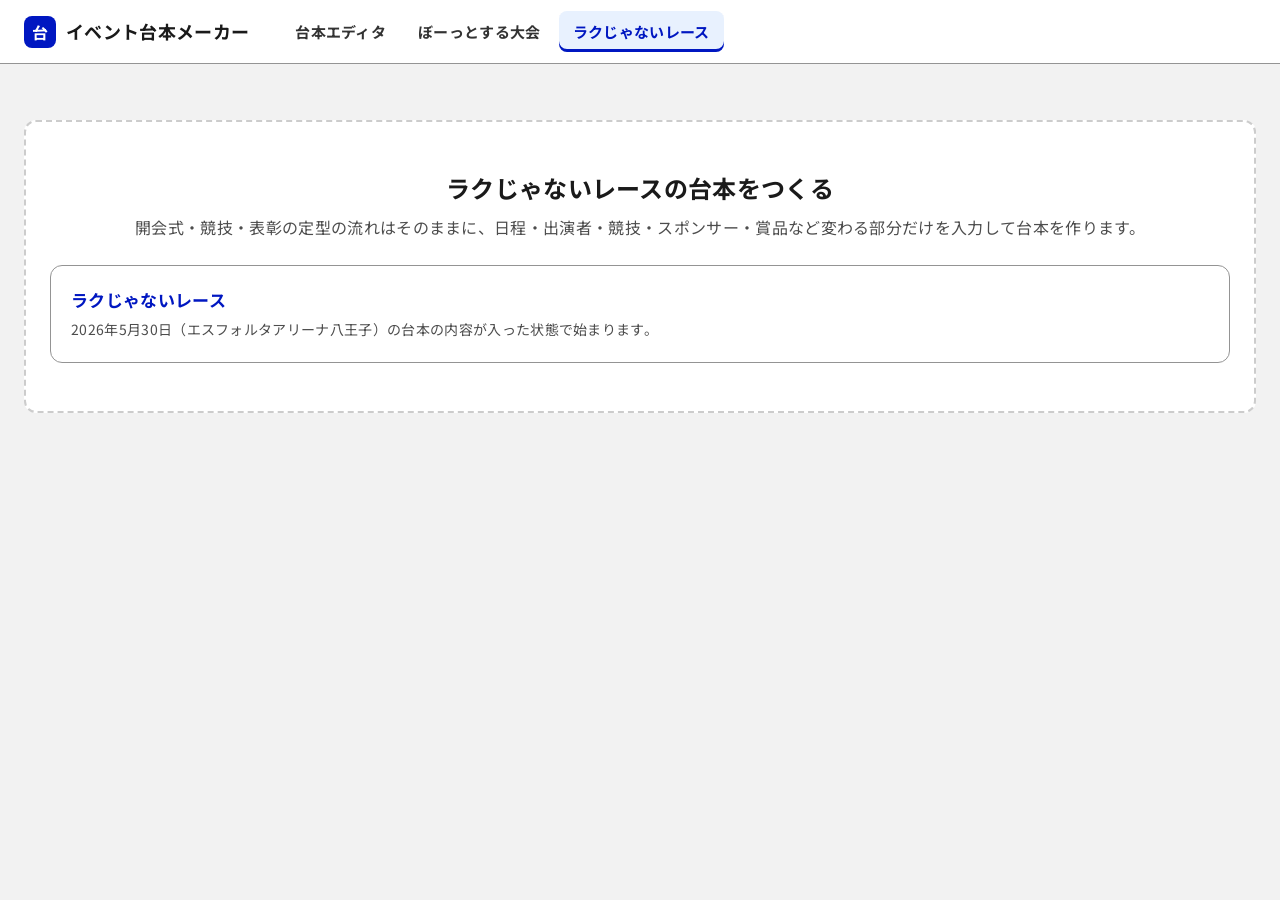
==== race.html @ 5d0b5d2d "ラクじゃないレースの台本ページを追加し、定型台本ページを共通化 - template-page.js：大会・レース共通の画面・保存・共有・PDF処理 - race.js：2026/5/30 八王子大会" ====
<!doctype html>
<html lang="ja">
<head>
<meta charset="utf-8">
<meta name="viewport" content="width=device-width, initial-scale=1">
<title>ラクじゃないレース 台本</title>
<link rel="preconnect" href="https://fonts.googleapis.com">
<link rel="preconnect" href="https://fonts.gstatic.com" crossorigin>
<link href="https://fonts.googleapis.com/css2?family=Noto+Sans+JP:wght@400;700&family=Noto+Sans+Mono:wght@400;700&display=swap" rel="stylesheet">
<link rel="stylesheet" href="style.css">
</head>
<body class="tk-page">
<header class="app-header">
  <h1 class="app-title"><span class="logo" aria-hidden="true">台</span>イベント台本メーカー</h1>
  <nav class="app-nav" aria-label="ページ切替">
    <a href="index.html">台本エディタ</a>
    <a href="taikai.html">ぼーっとする大会</a>
    <a href="race.html" aria-current="page">ラクじゃないレース</a>
  </nav>
  <span class="save-status" id="saveStatus" role="status" aria-live="polite"></span>
</header>

<main class="tk-main" id="main"></main>

<div class="toast" id="toast" hidden role="status" aria-live="polite"><span id="toastMsg"></span><button id="toastUndo" hidden>元に戻す</button></div>

<dialog id="newDlg">
  <h2>新しいレース台本を作る</h2>
  <p>開催の形を選んでください。あとから切り替えることもできます（切り替えても入力内容はそのままです）。</p>
  <div class="tk-choice" id="newChoices"></div>
  <div class="actions"><button class="btn btn-secondary" id="newCancel">キャンセル</button></div>
</dialog>

<dialog id="shareDlg">
  <h2>共有リンクを発行しました</h2>
  <p>リンクはクリップボードにコピー済みです。開いた人は閲覧とPDFダウンロードができ、「コピーして編集する」で自分用に編集もできます。</p>
  <div class="field"><label for="shareUrl">共有リンク</label><input class="input" id="shareUrl" readonly></div>
  <p class="hint">リンクには発行した時点の内容が入っています。内容を直したら、もう一度発行してください。</p>
  <div class="actions">
    <button class="btn btn-secondary" id="shareCopy">もう一度コピー</button>
    <button class="btn btn-primary" id="shareClose">閉じる</button>
  </div>
</dialog>

<dialog id="confirmDlg">
  <h2 id="confirmTitle">確認</h2>
  <p id="confirmMsg"></p>
  <div class="actions">
    <button class="btn btn-secondary" id="confirmCancel">キャンセル</button>
    <button class="btn btn-primary" id="confirmOk">削除する</button>
  </div>
</dialog>

<script src="share.js"></script>
<script src="race.js"></script>
<script src="template-page.js"></script>
</body>
</html>
---- style.css ----
/* ===== デジタル庁デザインシステム（DADS）のデザイントークン ===== */
:root{
  --blue-50:#e8f1fe; --blue-100:#d9e6ff; --blue-200:#c5d7fb; --blue-600:#3460fb;
  --blue-800:#0031d8; --blue-900:#0017c1; --blue-1000:#00118f; --blue-1100:#000071;
  --lightblue-50:#f0f9ff; --lightblue-100:#dcf0ff; --lightblue-900:#0055ad;
  --green-50:#e6f5ec; --green-800:#197a4b;
  --orange-50:#ffeee2; --orange-800:#c74700;
  --yellow-300:#ffd43d;
  --red-50:#fdeeee; --red-900:#ce0000;
  --gray-50:#f2f2f2; --gray-100:#e6e6e6; --gray-200:#cccccc; --gray-420:#949494;
  --gray-536:#767676; --gray-600:#666666; --gray-700:#4d4d4d; --gray-800:#333333; --gray-900:#1a1a1a;
  --white:#fff; --black:#000;
  --radius-4:4px; --radius-8:8px; --radius-12:12px;
  --elevation-1:0 2px 8px 1px rgba(0,0,0,.1),0 1px 5px 0 rgba(0,0,0,.3);
  --elevation-3:0 4px 16px 3px rgba(0,0,0,.1),0 1px 6px 0 rgba(0,0,0,.3);
  --font-sans:'Noto Sans JP',"Hiragino Sans","Hiragino Kaku Gothic ProN",Meiryo,sans-serif;
  --font-mono:'Noto Sans Mono',ui-monospace,monospace;
}
*{box-sizing:border-box}
html,body{margin:0}
body{font-family:var(--font-sans);font-size:16px;line-height:1.7;letter-spacing:.02em;color:var(--gray-900);background:var(--gray-50)}
h1,h2,h3{margin:0;line-height:1.5;font-weight:700}
button,input,select,textarea{font:inherit;color:inherit;letter-spacing:inherit}

/* フォーカスリング（DADS：黒アウトライン＋黄色） */
:focus-visible{outline:4px solid var(--black);outline-offset:2px;box-shadow:0 0 0 2px var(--yellow-300)}

/* ヘッダー */
.app-header{position:sticky;top:0;z-index:20;background:var(--white);border-bottom:1px solid var(--gray-420);height:64px;display:flex;align-items:center;gap:16px;padding:0 24px}
.app-title{font-size:18px;display:flex;align-items:center;gap:10px}
.app-title .logo{width:32px;height:32px;border-radius:var(--radius-8);background:var(--blue-900);color:#fff;display:grid;place-items:center;font-size:16px}
.save-status{margin-left:auto;font-size:14px;color:var(--gray-600)}

/* レイアウト */
.layout{display:grid;grid-template-columns:280px 1fr;min-height:calc(100vh - 64px)}
.sidebar{background:var(--white);border-right:1px solid var(--gray-200);padding:24px 16px;display:flex;flex-direction:column;gap:16px}
.main{padding:32px 32px 120px;max-width:1200px;width:100%}
@media (max-width:860px){
  .layout{grid-template-columns:1fr}
  .sidebar{border-right:none;border-bottom:1px solid var(--gray-200)}
  .main{padding:24px 16px 120px}
  .app-header{padding:0 16px}
}

/* ボタン（DADS：塗り／アウトライン／テキスト） */
.btn{display:inline-flex;align-items:center;justify-content:center;gap:6px;min-height:48px;padding:0 20px;border-radius:var(--radius-8);border:1px solid transparent;font-weight:700;font-size:16px;cursor:pointer;text-decoration:none;white-space:nowrap}
.btn-sm{min-height:36px;padding:0 12px;font-size:14px;border-radius:var(--radius-4)}
.btn-primary{background:var(--blue-900);color:var(--white)}
.btn-primary:hover{background:var(--blue-1000);text-decoration:underline}
.btn-primary:active{background:var(--blue-1100)}
.btn-secondary{background:var(--white);color:var(--blue-900);border-color:var(--blue-900)}
.btn-secondary:hover{background:var(--blue-50);color:var(--blue-1000);border-color:var(--blue-1000);text-decoration:underline}
.btn-tertiary{background:transparent;color:var(--blue-900);text-decoration:underline;text-underline-offset:3px}
.btn-tertiary:hover{background:var(--blue-50);color:var(--blue-1000);text-decoration-thickness:3px}
.btn-danger{background:transparent;color:var(--red-900);text-decoration:underline;text-underline-offset:3px}
.btn-danger:hover{background:var(--red-50)}
.btn:disabled{background:var(--gray-200);color:var(--gray-600);border-color:transparent;cursor:not-allowed;text-decoration:none}
.btn-icon{min-height:36px;width:36px;padding:0;border-radius:var(--radius-4);background:transparent;border:1px solid var(--gray-200);color:var(--gray-800);cursor:pointer;font-size:16px}
.btn-icon:hover{background:var(--gray-50);border-color:var(--gray-536)}
.btn-icon:disabled{opacity:.35;cursor:not-allowed}

/* 入力（DADS：48px高・1pxボーダー・8px角丸） */
.field{display:flex;flex-direction:column;gap:6px;min-width:0}
.field label,.field .label{font-size:14px;font-weight:700;color:var(--gray-800)}
.input,.select,.textarea{width:100%;min-height:48px;padding:10px 14px;border:1px solid var(--gray-600);border-radius:var(--radius-8);background:var(--white);font-size:16px}
.input:hover,.select:hover,.textarea:hover{border-color:var(--black)}
.input-sm{min-height:40px;padding:6px 10px}
.textarea{line-height:1.8;resize:vertical;min-height:96px}
.select{appearance:none;padding-right:40px;background-image:url("data:image/svg+xml,%3Csvg xmlns='http://www.w3.org/2000/svg' width='16' height='16' viewBox='0 0 24 24'%3E%3Cpath fill='%231a1a1a' d='M12 15.4 6.6 10 8 8.6l4 4 4-4 1.4 1.4z'/%3E%3C/svg%3E");background-repeat:no-repeat;background-position:right 12px center}
.hint{font-size:14px;color:var(--gray-600);line-height:1.6}

/* サイドバー：台本一覧 */
.side-heading{font-size:14px;font-weight:700;color:var(--gray-700)}
.script-list{list-style:none;margin:0;padding:0;display:flex;flex-direction:column;gap:4px;overflow:auto}
.script-item{width:100%;text-align:left;background:transparent;border:1px solid transparent;border-radius:var(--radius-8);padding:10px 12px;cursor:pointer;display:block}
.script-item:hover{background:var(--gray-50)}
.script-item[aria-current="true"]{background:var(--blue-50);border-color:var(--blue-200)}
.script-item[aria-current="true"] .si-title{color:var(--blue-900)}
.si-title{font-weight:700;display:block;overflow:hidden;text-overflow:ellipsis;white-space:nowrap}
.si-meta{font-size:13px;color:var(--gray-600)}
.side-footer{margin-top:auto;display:flex;flex-direction:column;gap:4px;border-top:1px solid var(--gray-200);padding-top:12px}
.side-footer .btn{justify-content:flex-start}

/* カード */
.card{background:var(--white);border:1px solid var(--gray-200);border-radius:var(--radius-12);padding:24px}
.card + .card{margin-top:24px}
.grid{display:grid;gap:16px}
.grid-4{grid-template-columns:2fr 1fr 1fr 1fr}
.grid-2{grid-template-columns:1fr 1fr}
@media (max-width:860px){.grid-4,.grid-2{grid-template-columns:1fr 1fr}.grid-4 .span-all{grid-column:1/-1}}

/* タブ */
.toolbar{display:flex;flex-wrap:wrap;align-items:center;gap:12px;margin-bottom:24px}
.tabs{display:inline-flex;border-bottom:1px solid var(--gray-420)}
.tab{background:none;border:none;padding:10px 20px;font-weight:700;color:var(--gray-700);cursor:pointer;border-bottom:4px solid transparent;margin-bottom:-1px}
.tab:hover{color:var(--blue-900);background:var(--blue-50)}
.tab[aria-selected="true"]{color:var(--blue-900);border-bottom-color:var(--blue-900)}
.toolbar .spacer{flex:1}
.btn-group{display:flex;flex-wrap:wrap;gap:8px}

/* サマリー */
.summary{display:flex;flex-wrap:wrap;gap:24px;padding:16px 20px;background:var(--lightblue-50);border:1px solid var(--lightblue-100);border-radius:var(--radius-8);margin:24px 0}
.summary div{display:flex;flex-direction:column}
.summary dt{font-size:13px;color:var(--gray-700)}
.summary dd{margin:0;font-size:22px;font-weight:700;font-family:var(--font-mono);color:var(--lightblue-900)}

/* セグメント（台本の1ブロック） */
.seg-list{list-style:none;margin:0;padding:0;display:flex;flex-direction:column;gap:12px}
.seg{background:var(--white);border:1px solid var(--gray-200);border-left:6px solid var(--seg-color,var(--gray-420));border-radius:var(--radius-8);transition:box-shadow .15s}
.seg:hover{box-shadow:var(--elevation-1)}
.seg.dragging{opacity:.5}
.seg.drop-before{box-shadow:0 -4px 0 0 var(--blue-900)}
.seg.drop-after{box-shadow:0 4px 0 0 var(--blue-900)}
.seg-head{display:grid;grid-template-columns:28px 92px 120px 1fr 96px auto;gap:12px;align-items:center;padding:12px 16px}
.drag-handle{cursor:grab;color:var(--gray-536);font-size:18px;text-align:center;user-select:none;background:none;border:none;padding:4px}
.seg-time{font-family:var(--font-mono);font-weight:700;font-size:18px;color:var(--gray-900)}
.seg-time small{display:block;font-size:12px;color:var(--gray-600);font-weight:400;font-family:var(--font-sans)}
.dur-wrap{display:flex;align-items:center;gap:4px}
.dur-wrap .input{text-align:right;font-family:var(--font-mono)}
.dur-wrap span{font-size:14px;color:var(--gray-700)}
.seg-actions{display:flex;gap:4px}
.seg-body{padding:0 16px 16px 56px;display:grid;gap:12px}
.seg-body[hidden]{display:none}
.cue-grid{display:grid;grid-template-columns:repeat(4,1fr);gap:12px}
.toggle-body{background:none;border:none;color:var(--blue-900);font-size:14px;font-weight:700;cursor:pointer;padding:0 16px 12px 56px;text-decoration:underline;text-underline-offset:3px}
.main{container-type:inline-size}
@container (max-width:900px){
  .seg-head{grid-template-columns:24px auto 140px 104px 1fr;grid-template-areas:"h t type dur a" "h title title title title"}
  .seg-head .drag-handle{grid-area:h}.seg-head .seg-time{grid-area:t}.seg-head .type-sel{grid-area:type}
  .seg-head .dur-wrap{grid-area:dur}.seg-head .title-in{grid-area:title}.seg-head .seg-actions{grid-area:a;justify-content:flex-end}
  .seg-body,.toggle-body{padding-left:52px}
  .cue-grid{grid-template-columns:1fr 1fr}
}
@container (max-width:560px){
  .seg-head{grid-template-columns:20px 1fr 1fr;grid-template-areas:"h t a" "h type dur" "h title title";padding:12px}
  .seg-actions{flex-wrap:wrap}
  .seg-body,.toggle-body{padding-left:12px;padding-right:12px}
  .cue-grid{grid-template-columns:1fr}
}
.add-row{display:flex;flex-wrap:wrap;gap:12px;margin-top:16px}

/* タイプ別の色 */
.t-progress{--seg-color:var(--blue-900)}
.t-mc{--seg-color:#008bf2}
.t-talk{--seg-color:var(--orange-800)}
.t-show{--seg-color:var(--green-800)}
.t-break{--seg-color:var(--gray-420)}
.t-other{--seg-color:var(--gray-700)}
.tag{display:inline-block;font-size:12px;font-weight:700;padding:2px 8px;border-radius:var(--radius-4);border:1px solid currentColor;white-space:nowrap}
.tag.t-progress{color:var(--blue-900);background:var(--blue-50)}
.tag.t-mc{color:var(--lightblue-900);background:var(--lightblue-50)}
.tag.t-talk{color:var(--orange-800);background:var(--orange-50)}
.tag.t-show{color:var(--green-800);background:var(--green-50)}
.tag.t-break{color:var(--gray-700);background:var(--gray-50)}
.tag.t-other{color:var(--gray-800);background:var(--white)}

/* 空状態 */
.empty{text-align:center;padding:48px 24px;border:2px dashed var(--gray-200);border-radius:var(--radius-12);background:var(--white)}
.empty p{color:var(--gray-700);margin:8px 0 24px}
.template-grid{display:grid;grid-template-columns:repeat(auto-fit,minmax(220px,1fr));gap:16px;margin-top:24px;text-align:left}
.template-card{background:var(--white);border:1px solid var(--gray-420);border-radius:var(--radius-12);padding:20px;cursor:pointer;text-align:left}
.template-card:hover{border-color:var(--blue-900);background:var(--blue-50)}
.template-card strong{display:block;color:var(--blue-900);font-size:17px}
.template-card span{font-size:14px;color:var(--gray-700)}

/* プレビュー（台本・印刷用） */
.preview{background:var(--white);border:1px solid var(--gray-200);border-radius:var(--radius-12);padding:40px}
.pv-head{border-bottom:2px solid var(--gray-900);padding-bottom:16px;margin-bottom:20px}
.pv-head h2{font-size:26px}
.pv-meta{display:flex;flex-wrap:wrap;gap:4px 24px;font-size:14px;color:var(--gray-700);margin-top:8px}
.pv-memo{white-space:pre-wrap;font-size:14px;background:var(--gray-50);padding:12px 16px;border-radius:var(--radius-8);margin-bottom:20px}
.pv-table{width:100%;border-collapse:collapse;font-size:14px;line-height:1.7}
.pv-table th{background:var(--gray-800);color:#fff;text-align:left;padding:8px 10px;font-weight:700;white-space:nowrap}
.pv-table td{border-bottom:1px solid var(--gray-200);padding:10px;vertical-align:top}
.pv-table tr.pv-break td{background:var(--gray-50)}
.pv-time{font-family:var(--font-mono);font-weight:700;white-space:nowrap}
.pv-title{font-weight:700;font-size:15px;display:flex;gap:8px;align-items:center;flex-wrap:wrap}
.pv-speaker{font-size:13px;color:var(--gray-700)}
.pv-line{white-space:pre-wrap;margin-top:6px;padding-left:12px;border-left:3px solid var(--gray-200)}
.pv-cue{font-size:13px;white-space:pre-wrap}
.pv-cue b{display:inline-block;min-width:3em;color:var(--gray-700)}
.preview-wrap{overflow-x:auto}

/* トースト */
.toast{position:fixed;left:50%;bottom:24px;transform:translateX(-50%);background:var(--gray-900);color:#fff;padding:12px 16px 12px 20px;border-radius:var(--radius-8);box-shadow:var(--elevation-3);display:flex;align-items:center;gap:16px;z-index:50;max-width:calc(100% - 32px)}
.toast[hidden]{display:none}
.toast button{background:none;border:none;color:var(--yellow-300);font-weight:700;text-decoration:underline;cursor:pointer;padding:4px}

/* ダイアログ */
dialog{border:none;border-radius:var(--radius-12);padding:32px;max-width:480px;width:calc(100% - 32px);box-shadow:var(--elevation-3)}
dialog::backdrop{background:rgba(0,0,0,.5)}
dialog h2{font-size:20px;margin-bottom:8px}
dialog .actions{display:flex;justify-content:flex-end;gap:12px;margin-top:24px;flex-wrap:wrap}

.visually-hidden{position:absolute!important;width:1px;height:1px;overflow:hidden;clip:rect(0 0 0 0);white-space:nowrap}

/* 印刷 */
@media print{
  @page{size:A4;margin:12mm}
  body{background:#fff}
  .app-header,.sidebar,.toolbar,.no-print,.toast{display:none!important}
  .layout{display:block}
  .main{padding:0;max-width:none}
  .preview{border:none;padding:0}
  .pv-table th{background:#333!important;color:#fff!important;-webkit-print-color-adjust:exact;print-color-adjust:exact}
  .pv-table tr{break-inside:avoid}
}

/* ===== ページ切替ナビ ===== */
.app-nav{display:flex;gap:4px;margin-left:16px}
.app-nav a{color:var(--gray-800);text-decoration:none;font-weight:700;font-size:15px;padding:8px 14px;border-radius:var(--radius-8)}
.app-nav a:hover{background:var(--blue-50);color:var(--blue-900);text-decoration:underline}
.app-nav a[aria-current="page"]{background:var(--blue-50);color:var(--blue-900);box-shadow:inset 0 -3px 0 var(--blue-900)}
@media (max-width:860px){.app-title{font-size:0}.app-title .logo{font-size:16px}.app-nav{margin-left:0}.app-nav a{padding:8px 10px;font-size:14px}}

/* ===== 共有リンクで開いたとき ===== */
.shared-banner,.tk-shared-banner{display:flex;flex-wrap:wrap;align-items:center;justify-content:space-between;gap:12px 24px;padding:16px 20px;margin-bottom:24px;background:var(--lightblue-50);border:1px solid var(--lightblue-100);border-left:6px solid var(--lightblue-900);border-radius:var(--radius-8)}
.shared-banner strong,.tk-shared-banner strong{display:block;color:var(--lightblue-900)}

/* ===== ぼーっとする大会ページ ===== */
.tk-main{padding:24px 24px 96px;max-width:1680px;margin:0 auto}
@media (max-width:860px){.tk-main{padding:16px 16px 96px}}
.tk-bar{display:flex;flex-wrap:wrap;align-items:center;justify-content:space-between;gap:12px;margin-bottom:12px}
.tk-bar-left{display:flex;align-items:center;gap:8px;flex-wrap:wrap;min-width:0}
.tk-draft{width:auto;max-width:min(520px,100%);min-height:40px;padding-top:6px;padding-bottom:6px;font-weight:700}
.tk-mode{display:flex;flex-wrap:wrap;align-items:center;gap:8px 20px;padding:12px 16px;background:var(--white);border:1px solid var(--gray-200);border-radius:var(--radius-8);margin-bottom:16px}
.tk-mode .label{font-size:14px;font-weight:700;color:var(--gray-800)}
.tk-mode .hint{margin-left:auto}
.tk-radio{display:inline-flex;align-items:center;gap:6px;font-weight:700;cursor:pointer}
.tk-radio input,.tk-check input{width:20px;height:20px;accent-color:var(--blue-900);margin:0}
.tk-grid{display:grid;grid-template-columns:400px minmax(0,1fr);gap:20px;align-items:start}
@media (max-width:1100px){.tk-grid{grid-template-columns:1fr}}
.tk-form{position:sticky;top:80px;max-height:calc(100vh - 96px);overflow:auto;display:flex;flex-direction:column;gap:8px;padding-right:4px}
@media (max-width:1100px){.tk-form{position:static;max-height:none;overflow:visible}}
.tk-sec{background:var(--white);border:1px solid var(--gray-200);border-radius:var(--radius-8)}
.tk-sec summary{cursor:pointer;padding:12px 16px;font-weight:700;list-style:none;display:flex;justify-content:space-between;align-items:center}
.tk-sec summary::-webkit-details-marker{display:none}
.tk-sec summary::after{content:'＋';color:var(--blue-900)}
.tk-sec[open] summary::after{content:'－'}
.tk-sec summary:hover{background:var(--blue-50);color:var(--blue-900)}
.tk-fields{display:flex;flex-wrap:wrap;gap:14px 12px;padding:4px 16px 16px}
.tk-fields > *{flex:1 1 100%}
.tk-fields > .half{flex:1 1 calc(50% - 6px)}
.tk-fields .input{min-height:44px}
.tk-check{display:flex;align-items:center;gap:10px;padding:6px 0;cursor:pointer}
.field.flash,.tk-check.flash{animation:flash 1.2s ease}
@keyframes flash{0%,40%{background:var(--yellow-300);box-shadow:0 0 0 6px var(--yellow-300)}100%{background:transparent;box-shadow:none}}
.tk-list{list-style:none;margin:0;padding:0;display:flex;flex-direction:column;gap:10px}
.tk-list li{display:flex;flex-direction:column;gap:6px;padding:10px;border:1px solid var(--gray-200);border-radius:var(--radius-8);background:var(--gray-50)}
.tk-list-head{display:flex;align-items:center;gap:4px}
.tk-list-head span{font-size:13px;font-weight:700;color:var(--gray-700);margin-right:auto}
.tk-preview{background:var(--white);border:1px solid var(--gray-200);border-radius:var(--radius-12);min-width:0}
.tk-preview-scroll{overflow:auto;max-height:calc(100vh - 96px);padding:24px}
.tk-preview-full .tk-preview-scroll{max-height:none}
@media (max-width:1100px){.tk-preview-scroll{max-height:none}}
.tk-choice{display:grid;gap:12px;margin-top:16px}
dialog#newDlg{max-width:560px}

/* 台本ドキュメント（プレビュー・PDF共通） */
.tk-doc{min-width:900px;color:var(--gray-900);font-size:13px;line-height:1.65}
.tk-doc-head{background:var(--gray-900);color:#fff;text-align:center;padding:12px 16px;border-radius:var(--radius-4)}
.tk-doc-head h2{font-size:20px}
.tk-doc-head p{margin:2px 0 0;font-size:15px;font-weight:700}
.tk-doc-head .tk-credit{font-size:12px;font-weight:400;opacity:.9}
.tk-doc-head mark.var{background:rgba(255,212,61,.25);color:#fff}
.tk-doc-h{font-size:15px;margin:20px 0 6px}
.tk-table{width:100%;border-collapse:collapse;table-layout:fixed}
.tk-table th{background:var(--green-800);color:#fff;font-size:12px;padding:6px 8px;text-align:center;letter-spacing:.06em}
.tk-table td{border:1px solid var(--gray-420);padding:8px;vertical-align:top;white-space:pre-wrap;word-break:break-word;overflow-wrap:anywhere}
.tk-table td.t{font-family:var(--font-mono);font-weight:700;text-align:center;white-space:nowrap}
.tk-table td.scene{font-weight:700}
.tk-table td.script{font-size:13px}
.tk-rough td{background:#fff}
.tk-table tr:nth-child(even) td{background:#fafafa}
.tk-doc .cue{font-weight:700;color:var(--blue-1000)}
.tk-doc .note{color:var(--red-900)}
.tk-doc .head{font-weight:700}
mark.var{background:var(--yellow-300);color:inherit;padding:0 2px;border-radius:2px;cursor:pointer;box-shadow:inset 0 -2px 0 rgba(0,0,0,.25)}
mark.var:hover{outline:2px solid var(--black)}
mark.var.empty{background:var(--red-50);color:var(--red-900);box-shadow:inset 0 0 0 1px var(--red-900)}
.pdf-mode mark.var{background:transparent;box-shadow:none;padding:0}
.pdf-mode mark.var.empty{color:var(--red-900);background:transparent}
.pdf-mode.tk-doc{min-width:0;font-size:12px;line-height:1.55}
.pdf-mode .tk-table td{padding:4px 6px}
.pdf-mode .tk-table td.script{font-size:12px}
.pdf-mode .tk-doc-head mark.var{background:transparent;color:#fff}
.pdf-mode.preview{border:none;padding:0}

@media print{
  .tk-page .tk-bar,.tk-page .tk-mode,.tk-page .tk-form,.tk-page .tk-shared-banner{display:none!important}
  .tk-grid{display:block}
  .tk-preview{border:none}
  .tk-preview-scroll{max-height:none;overflow:visible;padding:0}
  .tk-doc{min-width:0}
  mark.var{background:transparent;box-shadow:none}
  .tk-table th,.tk-doc-head{-webkit-print-color-adjust:exact;print-color-adjust:exact}
}
.tk-readonly mark.var{background:transparent;box-shadow:none;padding:0;cursor:auto}
.tk-readonly mark.var:hover{outline:none}
.tk-readonly mark.var.empty{color:var(--red-900);background:var(--red-50)}
.tk-table tr.c-head td{border-bottom-style:hidden}
.tk-table tr.c-cont td{border-top-style:hidden;padding-top:0}
.pdf-mode .tk-table tr td{background:#fff}
.pv-table tr.c-head td{border-bottom-style:hidden}
.pv-table tr.c-cont td{padding-top:0}
.pdf-mode .pv-table{font-size:12px}
.tk-table tr.tk-sec-row td{background:var(--gray-800);color:#fff;font-weight:700;font-size:13px;padding:6px 10px}
.tk-table tr.tk-sec-row mark.var{color:inherit}
.tk-list .tk-check{padding:2px 0}
@media (max-width:860px){.app-nav{overflow-x:auto;scrollbar-width:none;min-width:0}.app-nav a{white-space:nowrap;padding:8px}.app-header{gap:8px}}
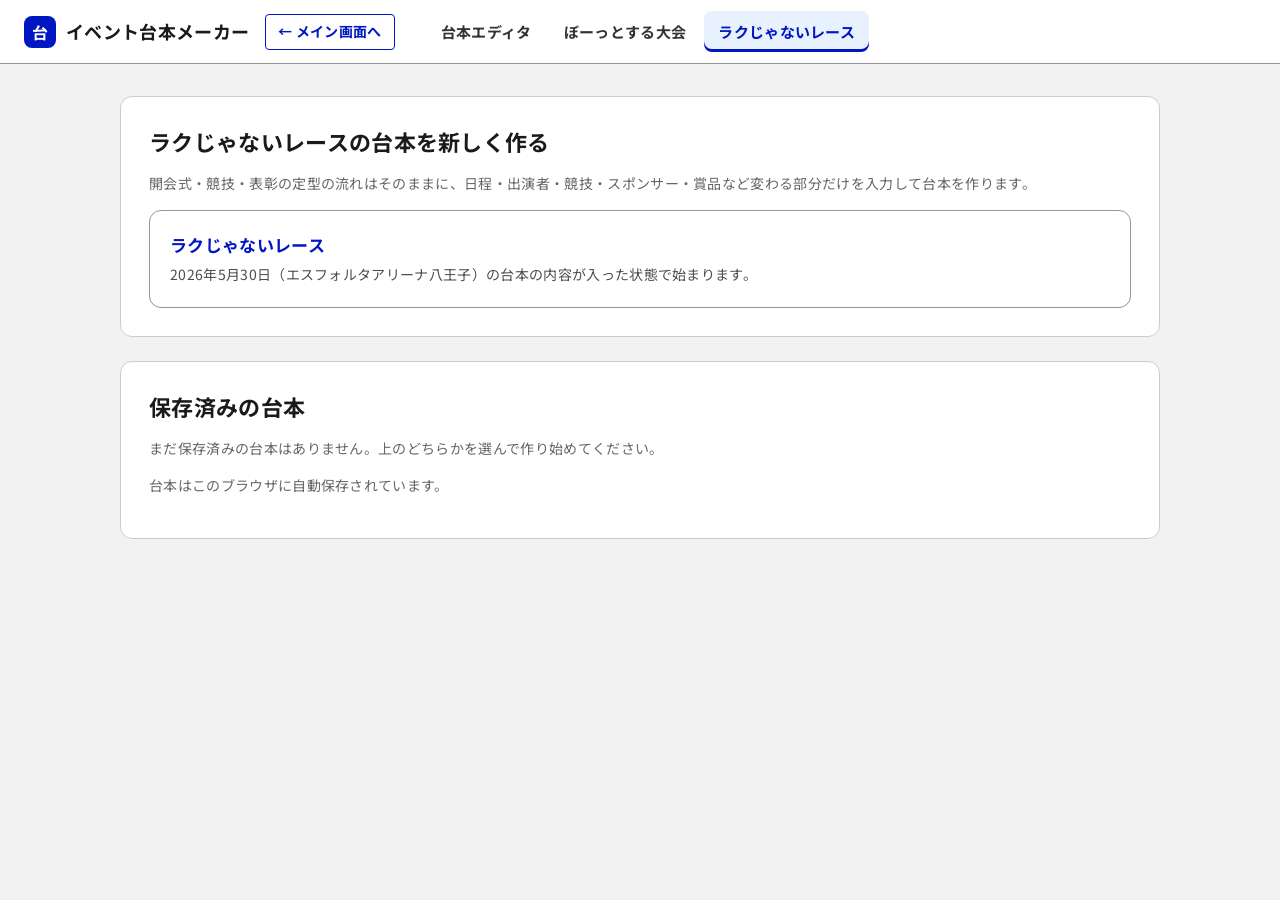
==== commit 2e480307: "全ページのヘッダーに「← メイン画面へ」を常に表示 - 台本エディタ・ぼーっとする大会・ラクじゃないレースのどの画面からも作成画面へ戻れる - ロゴからもメイン画面へ - CSS・JSに版番号を付け、" ====
--- a/race.html
+++ b/race.html
@@ -7,11 +7,12 @@
 <link rel="preconnect" href="https://fonts.googleapis.com">
 <link rel="preconnect" href="https://fonts.gstatic.com" crossorigin>
 <link href="https://fonts.googleapis.com/css2?family=Noto+Sans+JP:wght@400;700&family=Noto+Sans+Mono:wght@400;700&display=swap" rel="stylesheet">
-<link rel="stylesheet" href="style.css">
+<link rel="stylesheet" href="style.css?v=20261104c">
 </head>
 <body class="tk-page">
 <header class="app-header">
-  <h1 class="app-title"><span class="logo" aria-hidden="true">台</span>イベント台本メーカー</h1>
+  <h1 class="app-title"><a href="index.html#home"><span class="logo" aria-hidden="true">台</span>イベント台本メーカー</a></h1>
+  <a class="home-link" href="index.html#home" title="テンプレートを選んで新しい台本を作る画面に戻ります">← メイン画面へ</a>
   <nav class="app-nav" aria-label="ページ切替">
     <a href="index.html">台本エディタ</a>
     <a href="taikai.html">ぼーっとする大会</a>
@@ -51,8 +52,8 @@
   </div>
 </dialog>
 
-<script src="share.js"></script>
-<script src="race.js"></script>
-<script src="template-page.js"></script>
+<script src="share.js?v=20261104c"></script>
+<script src="race.js?v=20261104c"></script>
+<script src="template-page.js?v=20261104c"></script>
 </body>
 </html>
--- a/style.css
+++ b/style.css
@@ -308,3 +308,26 @@
 .tk-table tr.tk-sec-row mark.var{color:inherit}
 .tk-list .tk-check{padding:2px 0}
 @media (max-width:860px){.app-nav{overflow-x:auto;scrollbar-width:none;min-width:0}.app-nav a{white-space:nowrap;padding:8px}.app-header{gap:8px}}
+
+/* 作成・一覧画面 */
+.tk-home{display:flex;flex-direction:column;gap:24px;max-width:1040px;margin:8px auto 0}
+.tk-home-sec{background:var(--white);border:1px solid var(--gray-200);border-radius:var(--radius-12);padding:28px}
+.tk-home-sec h2{font-size:22px;margin-bottom:4px}
+.tk-home-sec .template-grid{margin-top:16px}
+.tk-home-h{font-size:15px;color:var(--gray-700);margin:20px 0 8px;padding-left:10px;border-left:4px solid var(--blue-900)}
+.tk-drafts{list-style:none;margin:8px 0 0;padding:0;display:flex;flex-direction:column;gap:8px}
+.tk-draft-item{width:100%;text-align:left;background:var(--white);border:1px solid var(--gray-420);border-radius:var(--radius-8);padding:14px 16px;cursor:pointer;display:flex;flex-direction:column;gap:2px}
+.tk-draft-item:hover{border-color:var(--blue-900);background:var(--blue-50)}
+.tk-draft-name{font-weight:700;color:var(--blue-900);text-decoration:underline;text-underline-offset:3px}
+.tk-draft-meta{font-size:13px;color:var(--gray-600)}
+@media (max-width:860px){.tk-home-sec{padding:20px 16px}}
+
+/* どの画面からでもメイン画面（新しい台本の作成画面）へ戻れるリンク */
+.app-title a{display:flex;align-items:center;gap:10px;color:inherit;text-decoration:none}
+.app-title a:hover{text-decoration:underline}
+.home-link{display:inline-flex;align-items:center;min-height:36px;padding:0 12px;border:1px solid var(--blue-900);border-radius:var(--radius-4);color:var(--blue-900);background:var(--white);font-weight:700;font-size:14px;text-decoration:none;white-space:nowrap}
+.home-link:hover{background:var(--blue-50);color:var(--blue-1000);text-decoration:underline}
+@media (max-width:860px){.home-link{padding:0 8px;font-size:13px}}
+.app-nav a,.save-status{white-space:nowrap}
+@media (max-width:1180px){.app-title{font-size:0}.app-title .logo{font-size:16px}.app-nav{margin-left:0;overflow-x:auto;scrollbar-width:none;min-width:0}}
+@media (max-width:700px){.save-status{display:none}}
